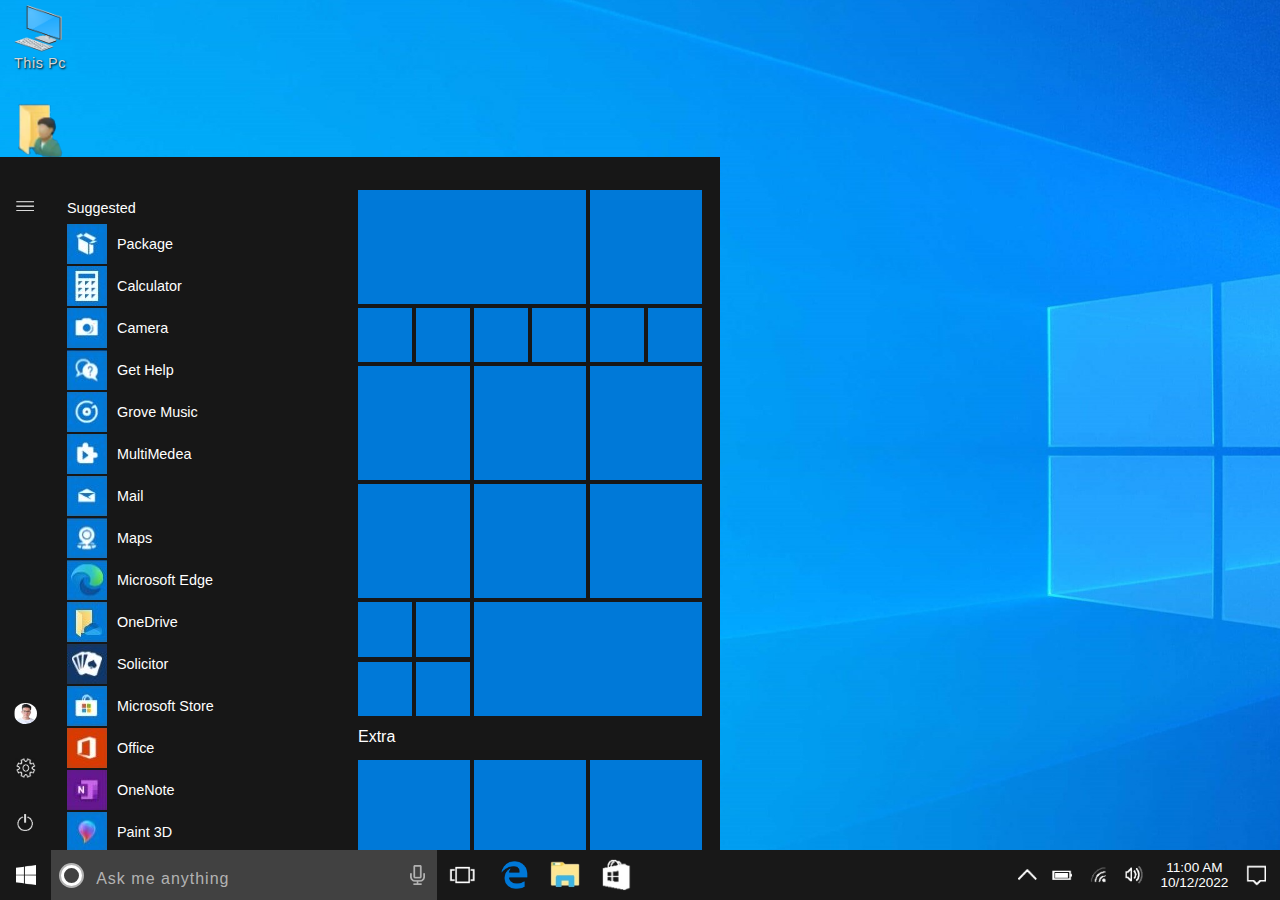
==== index.html @ 1ad0eca5 "beta" ====
<!DOCTYPE html>
<html lang="en">
<head>
    <meta charset="UTF-8">
    <meta http-equiv="X-UA-Compatible" content="IE=edge">
    <meta name="viewport" content="width=device-width, initial-scale=1.0">
    <link rel="stylesheet" href="./style/style.css">
    <title>WINDOWS 10</title>
</head>
<body>
    <section class="grid">
        <div class="myPc">
            <div class="icons"><img src="./images/thisPc.png" alt=""></div>
            <div class="icoName">This Pc</div>
        </div>
        <div class="Anand">
            <div class="icons"><img src="./images/Anand.png" alt=""></div>
            <div class="icoName">Anand</div>
        </div>
        <div class="chrome">
            <div class="icons"><img src="./images/chrome.png" alt=""></div>
            <div class="icoName">Chrome</div>
        </div>
        <div class="insta">
            <div class="icons"><img src="./images/insta.png" alt=""></div>
            <div class="icoName">Instagram</div>
        </div>
        <div class="fb">
            <div class="icons"><img src="./images/fb.png" alt=""></div>
            <div class="icoName">Facebook</div>
        </div>
        <div class="trash">
            <div class="icons"><img src="./images/trash.png" alt=""></div>
            <div class="icoName"><span style="text-align: center;">Recycle<br> Bin</span></div>
        </div>
    </section>
    <section class="start">
        <div class="panel">
            <div class="menuHider">
                <img src="/images/menuHidder.jpg" alt="">
            </div>
            <div class="emt"></div>
            <div class="mainPanel">
                <div class="profile">
                    <img src="./images/profile.jpg" alt="">
                </div>
                <div class="setting">
                    <img src="./images/setting.jpg" alt="">
                </div>
                <div class="shutdownBtn">
                    <img src="./images/shutdownBtn.jpg" alt="">
                </div>
            </div>
        </div>
        <div class="suggested">
            <p>Suggested</p>
        <div class="applist"><img src="./images/2.jpg" alt=""><p>Package</p></div>
        <div class="applist"><img src="./images/3.jpg" alt=""><p>Calculator</p></div>
        <div class="applist"><img src="./images/4.jpg" alt=""><p>Camera</p></div>
        <div class="applist"><img src="./images/5.jpg" alt=""><p>Get Help</p></div>
        <div class="applist"><img src="./images/6.jpg" alt=""><p>Grove Music</p></div>
        <div class="applist"><img src="./images/7.jpg" alt=""><p>MultiMedea</p></div>
        <div class="applist"><img src="./images/8.jpg" alt=""><p>Mail</p></div>
        <div class="applist"><img src="./images/9.jpg" alt=""><p>Maps</p></div>
        <div class="applist"><img src="./images/10.jpg" alt=""><p>Microsoft Edge</p></div>
        <div class="applist"><img src="./images/11.jpg" alt=""><p>OneDrive</p></div>
        <div class="applist"><img src="./images/12.jpg" alt=""><p>Solicitor</p></div>
        <div class="applist"><img src="./images/13.jpg" alt=""><p>Microsoft Store</p></div>
        <div class="applist"><img src="./images/14.jpg" alt=""><p>Office</p></div>
        <div class="applist"><img src="./images/15.jpg" alt=""><p>OneNote</p></div>
        <div class="applist"><img src="./images/16.jpg" alt=""><p>Paint 3D</p></div>
        <div class="applist"><img src="./images/17.jpg" alt=""><p>People</p></div>
        <div class="applist"><img src="./images/18.jpg" alt=""><p>Photos</p></div>
        <div class="applist"><img src="./images/19.jpg" alt=""><p>Snipping Tool</p></div>
        <div class="applist"><img src="./images/20.jpg" alt=""><p>Skype</p></div>
        <div class="applist"><img src="./images/21.jpg" alt=""><p>Notes</p></div>
            
        </div>
        <div class="gridMenu">
            <div class="gridBoxes1"></div>
            <div class="gridBoxes2"></div>
            <div class="gridBoxes3"></div>
            <div class="gridBoxes4"></div>
            <div class="gridBoxes5"></div>
            <div class="gridBoxes6"></div>
            <div class="gridBoxes7"></div>
            <div class="gridBoxes8"></div>
            <div class="gridBoxes9"></div>
            <div class="gridBoxes10"></div>
            <div class="gridBoxes11"></div>
            <div class="gridBoxes12"></div>
            <div class="gridBoxes13"></div>
            <div class="gridBoxes14"></div>
            <div class="gridCombo">
            <div class="gridBoxes15"></div>
            <div class="gridBoxes16"></div>
            <div class="gridBoxes17"></div>
            <div class="gridBoxes18"></div>
            </div>
            <div class="gridBoxes19"></div>
            <div class="gridTextBox"><p>Extra</p></div>

            <div class="gridBoxes20"></div>
            <div class="gridBoxes21"></div>
            <div class="gridBoxes22"></div>
            <div class="gridBoxes23"></div>
            <div class="gridBoxes24"></div>
            <div class="gridBoxes25"></div>
        </div>
    </section>
    <nav>
        <section class="winBtn"><img src="./images/winBtn.png" alt=""></section>
        <section class="search_section">
            <div class="cortana">
                <div class="outter_shell_cortana"><div class="inner_shell_cortana"></div></div>
            </div>
            <div class="input">
                <input type="text" placeholder="Ask me anything" class="search">
            </div>
            <div class="mic">
                <img src="./images/mic.png" alt="">
            </div>
        </section>
        <section class="tab">
            <img src="./images/tab.png" alt="">
        </section>
        <section class="edge">
            <img src="./images/edge.png" alt="">

        </section>
        <section class="fileExpr">
            <img src="./images/file explorer.png" alt="">
        </section>
        <section class="winStore">
            <img src="./images/winStore.png" alt="">
        </section>
        <section class="emty"></section>
        <section class="extraBtn">
            <img src="./images/more.png" alt="">
        </section>
        <section class="battery">
            <img src="./images/battery.png" alt="">
        </section>
        <section class="wifi">
            <img src="./images/wifi.png" alt="">
        </section>
        <section class="spker">
            <img src="./images/speakers.png" alt="">
        </section>
        <section class="time_date">
            <div><p>11:00 AM</p><p>10/12/2022</p></div>
        </section>
        <section class="notification">
            <img src="./images/notifications.png" alt="">
        </section>
        <section class="showDesktop"></section>
    </nav>
</body>
</html>
---- style/style.css ----
body
{
    background: rgb(0, 123, 255) url('../images/backgroundWallpaper.jpg') no-repeat;
    background-size: cover;
    background-attachment: fixed;
    overflow: hidden;
    height: 100vh;
    margin: 0%; padding: 0%;
}
.grid
{
    display: grid;
    grid-template-rows: 100px 100px 100px 100px 100px 100px ;
    grid-template-columns: 80px;
}
.myPc, .Anand, .chrome, .insta, .fb, .trash
{
    cursor: pointer;
}

    .icons, .icoName
    {
        display: flex;
        justify-content: center;
        color: rgb(215, 215, 215);
        font-family: sans-serif;
        text-shadow: 1px 1px 2px black;
        font-size: .9rem;
        letter-spacing: 0.6px;
    }
    .myPc img
    {
        margin-left: -5px;
        width: 48px; 
        height: auto;
    }
    .Anand img
    {
        width: 50px; 
        height: auto;
        margin-bottom: 2px;

    }
    .chrome img
    {
        margin-top: 2px;
        width: 48px; 
        height: auto;
    }
    .insta img
    {
        width: 45px; 
        height: auto;
        margin-top: 2px;
        margin-bottom: 3px;
    }
    .fb img
    {
        width: 48px; 
        height: auto;
        margin-top: 2px;
        margin-bottom: 3px;

    }
    .trash img
    {
        padding-left: 3px;
        width: 50px; 
        height: auto;
    }
nav
{
    width: 100%;
    position: fixed;
    bottom: 0%;
    background-color: #181818;
    display: grid;
    grid-template-rows: 50px;
    grid-template-columns: 3.2rem 24.125rem 3.2rem 3.2rem 3.2rem 3.2rem 1fr 2.2rem 2.2rem 2.2rem 2.2rem 5.5rem 2.2rem 0.4rem;
}
.winBtn
{
    background-color: #181818;
    display: flex;
    justify-content: center;
    align-items: center;
    cursor: pointer;
}
.winBtn:hover
{
    background-color: #fff;
}
.winBtn img
{

    filter: invert(1);
    width: 20px;
    height: auto;
}

.winBtn:hover img
{
    filter: invert(0);
}
.search_section
{
    background-color: #414141;
    display: grid;
    grid-template-columns: 2.5rem 1fr 2.5rem;
}
    .cortana
    {
        cursor: pointer;
        display: flex;
        justify-content: center;
        align-items: center;
    }
    .outter_shell_cortana{
        background-color: #b3b3b3; 
        border-radius: 50%;
        display: flex;
        justify-content: center;
        align-items: center;
        width: 25px;
        height: 25px;
    }
    .inner_shell_cortana{
        background-color: #414141;
        border: 3px solid #fff;
        border-radius: 50%;
        display: flex;
        justify-content: center;
        align-items: center;
        width: 15px;
        height: 15px;
    }

    .input
    {
        background-color: #414141;
    }
        .search
        {
            width: 100%;
            height: 100%;
            outline: none;
            background-color: transparent;
            border: none;
            color: #fff;
            padding: 4px 0 0 5px;
            font-size: 1rem;
            letter-spacing: 1px;

        }
        .search::placeholder
        {
            color: #b3b3b3;
        }
    .mic
    {
        display: flex;
        justify-content: center;
        align-items: center;
        cursor: pointer;
    }
    .mic img{
        width: 15px;
        height: auto;
        filter: invert(0.7);
    }
.tab
{

    cursor: pointer;
    display: flex;
    justify-content: center;
    align-items: center;
}
.tab img
{
    width: 29px;
    height: auto;
}
.edge
{
    cursor: pointer;
    display: flex;
    justify-content: center;
    align-items: center;
}
.edge img
{
    width: 30px;
    height: auto;
}
.fileExpr
{
    cursor: pointer;
    display: flex;
    justify-content: center;
    align-items: center;
}
.fileExpr img 
{
    width: 30px;
    height: auto;
}
.winStore
{
    cursor: pointer;
    display: flex;
    justify-content: center;
    align-items: center;}
.winStore img
{
    width: 30px;
    height: auto;
}
.emty
{
    background-color: #181818;
}
.extraBtn
{
    cursor: pointer;
    display: flex;
    justify-content: center;
    align-items: center;}
.extraBtn img
{
    width: 20px;
    height: auto;
}
.battery
{
    cursor: pointer;
    display: flex;
    justify-content: center;
    align-items: center;}
.battery img
{
    width: 20px;
    height: auto;
}
.wifi
{
    cursor: pointer;
    display: flex;
    justify-content: center;
    align-items: center;}
.wifi img
{
    width: 20px;
    height: auto;
}
.spker
{
    cursor: pointer;
    display: flex;
    justify-content: center;
    align-items: center;}
.spker img
{
    width: 20px;
    height: auto;
}
.time_date
{
    cursor: pointer;
    display: flex;
    justify-content: center;
    align-items: center;
    color: #fff;
    
}
.time_date p{
    margin: 0%;
    text-align: center;
    font-family:'Segoe UI', Tahoma, Geneva, Verdana, sans-serif;
    font-weight: 100;
    font-size: 0.85rem;
}
.notification
{
    cursor: pointer;
    display: flex;
    justify-content: center;
    align-items: center;}
.notification img
{
    width: 20px;
    height: auto;
}

.start
{
    height: 693px;
    width: 720px;
    position: absolute;
    bottom: 50px;
    left: 0px;
    background-color: #171717;
    display: grid;
    grid-template-rows:1fr ;
    grid-template-columns: 67px 287px 1fr;
    padding-top: 29px;
    box-sizing: border-box;
}
.panel
{
    margin-right: 17px;
    display: grid;
    grid-template-rows: 40px 1fr 164px;
    
}


.mainPanel
{
    display: flex;
    justify-content: center;
    align-items: center;
}
.menuHider
{
    display: flex;
    justify-content: center;
    align-items: center;
}
.menuHider img
{
    width: 18px;
    height: auto;
}
.setting img
{
    width: 21px;
    height: auto;
}
.profile img
{
    width: 23px;
    height: auto;
}
.shutdownBtn img
{
    width: 16px;
    height: auto;
}
.profile
{
    display: flex;
    justify-content: center;
    align-items: center;
}
.profile img
{
    border-radius: 50%;
}
.setting
{
    display: flex;
    justify-content: center;
    align-items: center;
}
.shutdownBtn
{
    display: flex;
    justify-content: center;
    align-items: center;
}
.suggested
{color: #fff;
    font-family:'Segoe UI', Tahoma, Geneva, Verdana, sans-serif;
    font-weight: 100;
    font-size: 0.9rem;
    overflow-x: hidden;
    overflow-y: auto;
    box-sizing: border-box;
    margin-top: 4px;

}
.suggested p
{
    font-weight: 100;
    font-size: 0.9rem;
    margin: 0.6rem 0 ;
}
.suggested div
{
    width: 100%;
    height: 38px;
    margin-bottom: 4px;
    box-sizing: border-box;
    display: flex;
    align-items: center;
}
.suggested div img
{
    margin-right: 10px;
}

.gridMenu
{
    display: flex;   
    overflow-y:overlay;
    color: #fff;
    flex-wrap: wrap;
    font-family:'Segoe UI', Tahoma, Geneva, Verdana, sans-serif;
    font-weight: 100;
    font-size: 1rem;

}
/* width */
.gridMenu::-webkit-scrollbar, .suggested::-webkit-scrollbar {
    width: 3px;
  }
  
  /* Track */
  .gridMenu::-webkit-scrollbar-track, .suggested::-webkit-scrollbar-track {
    background: transparent;
    
  }
  
  /* Handle */
  .gridMenu::-webkit-scrollbar-thumb, .suggested::-webkit-scrollbar-thumb {
    background: #858585;
   
  }
  
  /* Handle on hover */
  .gridMenu::-webkit-scrollbar-thumb:hover, .suggested::-webkit-scrollbar-thumb:hover {
    background: #555;
  }
.gridTextBox
{
    width: 100%;
    height: 38px;
    display: flex;
    align-items: center;

}
.gridTextBox p
{
    margin-left: 4px;
}
    .gridBoxes1
    {
        background-color: #0079D8;
        display: flex;
        justify-content: center;
        align-items: center;
        width: 228px;
        height: 114px;
        margin: 4px 4px 0 4px;
        cursor: pointer;
    }
    .gridBoxes2
    {
        background-color: #0079D8;
        display: flex;
        justify-content: center;
        align-items: center;
        width: 112px;
        height: 114px;
        margin-top: 4px;
        cursor: pointer;

    }
    .gridBoxes3
    {
        background-color: #0079D8;
        display: flex;
        justify-content: center;
        align-items: center;
        width: 54px;
        height: 54px;
        margin: 4px 0 0px 4px;
        cursor: pointer;
        
    }
    .gridBoxes4
    {
        background-color: #0079D8;
        display: flex;
        justify-content: center;
        align-items: center;
        width: 54px;
        height: 54px;
        margin: 4px 0 0px 4px;
        cursor: pointer;
    }
    .gridBoxes5
    {
        background-color: #0079D8;
        display: flex;
        justify-content: center;
        align-items: center;
        width: 54px;
        height: 54px;
        margin: 4px 0 0px 4px;
        cursor: pointer;
    }
    .gridBoxes6
    {
        background-color: #0079D8;
        display: flex;
        justify-content: center;
        align-items: center;
        width: 54px;
        height: 54px;
        margin: 4px 0 0px 4px;
        cursor: pointer;

    }
    .gridBoxes7
    {
        background-color: #0079D8;
        display: flex;
        justify-content: center;
        align-items: center;
        width: 54px;
        height: 54px;
        margin: 4px 0 0px 4px;
        cursor: pointer;

    }
    .gridBoxes8
    {
        background-color: #0079D8;
        display: flex;
        justify-content: center;
        align-items: center;
        width: 54px;
        height: 54px;
        margin: 4px 0 0px 4px;
        cursor: pointer;

    }
    .gridBoxes9
    {
        background-color: #0079D8;
        display: flex;
        justify-content: center;
        align-items: center;
        width: 112px;
        height: 114px;
        margin: 4px 0 4px 4px;
        cursor: pointer;

    }
    .gridBoxes10
    {
        background-color: #0079D8;
        display: flex;
        justify-content: center;
        align-items: center;
        width: 112px;
        height: 114px;
        margin: 4px 0 4px 4px;
        cursor: pointer;

    }
    .gridBoxes11
    {
        background-color: #0079D8;
        display: flex;
        justify-content: center;
        align-items: center;
        width: 112px;
        height: 114px;
        cursor: pointer;

        margin: 4px 0 4px 4px;
      }
    .gridBoxes12
    {
        background-color: #0079D8;
        display: flex;
        justify-content: center;
        align-items: center;
        width: 112px;
        height: 114px;
        margin: 0 0 4px 4px;
        cursor: pointer;


    }
    .gridBoxes13
    {
        background-color: #0079D8;
        display: flex;
        justify-content: center;
        align-items: center;
        width: 112px;
        height: 114px;
        margin: 0 0 4px 4px;
        cursor: pointer;

    }
    .gridBoxes14
    {
        background-color: #0079D8;
        display: flex;
        justify-content: center;
        align-items: center;
        width: 112px;
        height: 114px;
        margin: 0 0 4px 4px;
        cursor: pointer;

    }
.gridCombo
{
    display: flex;
    width: 116px;
    height: 116px;
    flex-wrap: wrap;
    margin: 0 2px 0 2px;
}
    .gridBoxes15
    {
        background-color: #0079D8;
        display: flex;
        justify-content: center;
        align-items: center;
        width: 54px;
        height: 55px;;
        cursor: pointer;
        margin: 0 2px 0 2px;

    }
    .gridBoxes16
    {
        background-color: #0079D8;
        display: flex;
        justify-content: center;
        align-items: center;
        width: 54px;
        height: 55px;;
        cursor: pointer;
        margin: 0 2px 0 2px;

    }
    .gridBoxes17
    {
        background-color: #0079D8;
        display: flex;
        justify-content: center;
        align-items: center;
        width: 54px;
        height: 54px;  
        cursor: pointer;
        margin: 2px 2px 0 2px;

    }
    .gridBoxes18
    {
        background-color: #0079D8;
        display: flex;
        justify-content: center;
        align-items: center;
        width: 54px;
        height: 54px;
        cursor: pointer;
        margin: 2px 2px 0 2px;

    }
    .gridBoxes19
    {
        background-color: #0079D8;
        display: flex;
        justify-content: center;
        align-items: center;
        width: 228px;
        height: 114px;
        cursor: pointer;

    }
    .gridBoxes20
    {
        background-color: #0079D8;
        display: flex;
        justify-content: center;
        align-items: center;
        width: 112px;
        height: 114px;
        margin: 4px 0 4px 4px;
        cursor: pointer;

    }
    .gridBoxes21
    {
        background-color: #0079D8;
        display: flex;
        justify-content: center;
        align-items: center;
        width: 112px;
        height: 114px;
        margin: 4px 0 4px 4px;
        cursor: pointer;


    }
    .gridBoxes22
    {
        background-color: #0079D8;
        display: flex;
        justify-content: center;
        align-items: center;
        width: 112px;
        height: 114px;
        margin: 4px 0 4px 4px;
        cursor: pointer;
    }
    .gridBoxes23
    {
        background-color: #0079D8;
        display: flex;
        justify-content: center;
        align-items: center;
        width: 112px;
        height: 114px;
        margin: 0 0 4px 4px;
        cursor: pointer;


    }
    .gridBoxes24
    {
        background-color: #0079D8;
        display: flex;
        justify-content: center;
        align-items: center;
        width: 112px;
        height: 114px;
        margin: 0 0 4px 4px;
        cursor: pointer;
    }
    .gridBoxes25
    {
        background-color: #0079D8;
        display: flex;
        justify-content: center;
        align-items: center;
        width: 112px;
        height: 114px;
        margin: 0 0 4px 4px;
        cursor: pointer;
    }

.mainPanel
{
    display: grid;
    grid-template-rows: 1fr 1fr 1fr;

}
.parallax
{
    background: transparent;
}
.applist
{
    cursor: pointer;
}
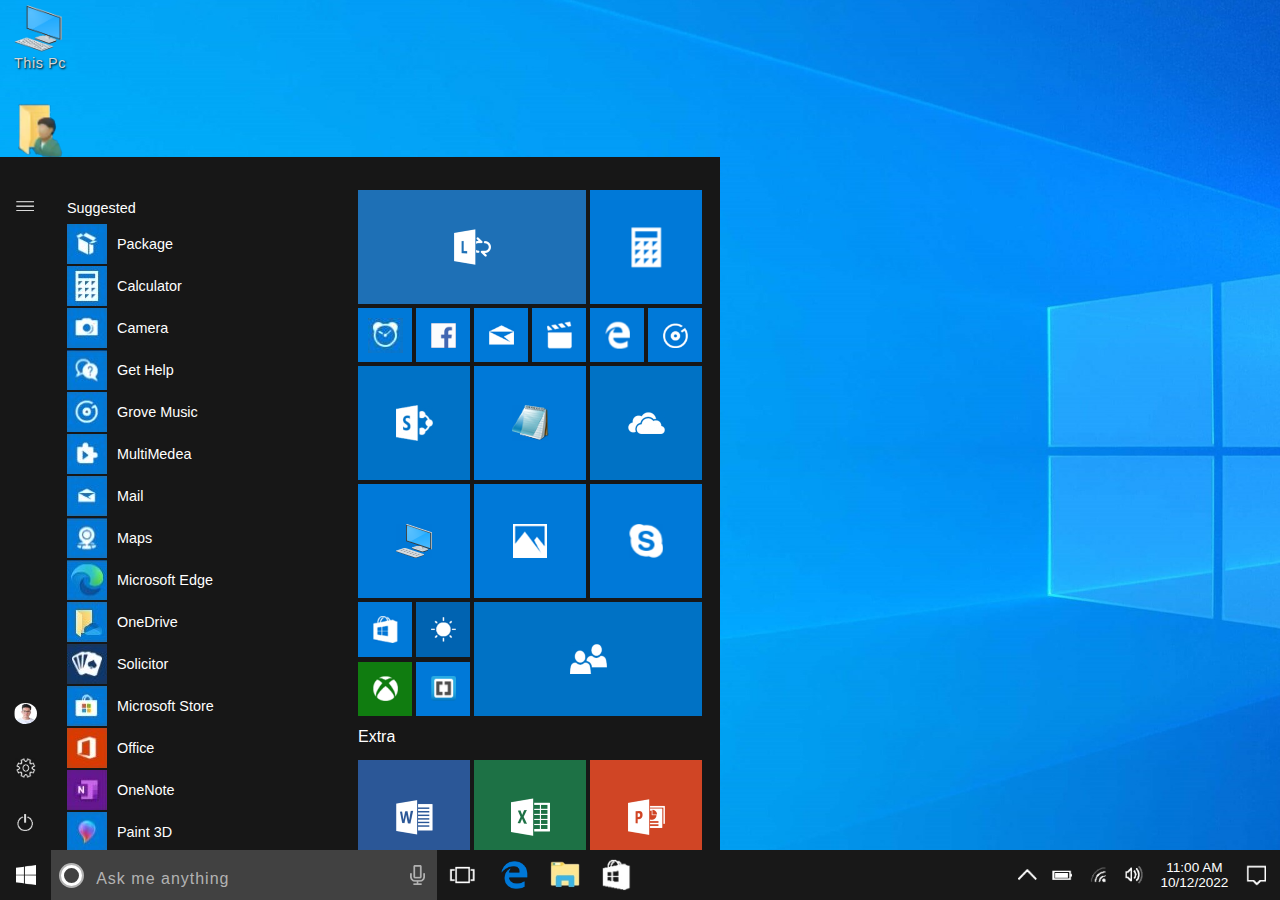
==== commit 2e361cce: "START MENU  COMPLETED" ====
--- a/index.html
+++ b/index.html
@@ -77,35 +77,35 @@
             
         </div>
         <div class="gridMenu">
-            <div class="gridBoxes1"></div>
-            <div class="gridBoxes2"></div>
-            <div class="gridBoxes3"></div>
-            <div class="gridBoxes4"></div>
-            <div class="gridBoxes5"></div>
-            <div class="gridBoxes6"></div>
-            <div class="gridBoxes7"></div>
-            <div class="gridBoxes8"></div>
-            <div class="gridBoxes9"></div>
-            <div class="gridBoxes10"></div>
-            <div class="gridBoxes11"></div>
-            <div class="gridBoxes12"></div>
-            <div class="gridBoxes13"></div>
-            <div class="gridBoxes14"></div>
+            <div class="gridBoxes1"><img src="./images/ms8.png" alt=""></div>
+            <div class="gridBoxes2"><img src="./images/cal.png" alt=""></div>
+            <div class="gridBoxes3"><img src="./images/clock.jpg" alt=""></div>
+            <div class="gridBoxes4"><img src="./images/facebook.png" alt=""></div>
+            <div class="gridBoxes5"><img src="./images/mail.png" alt=""></div>
+            <div class="gridBoxes6"><img src="./images/MOVIE.png" alt=""></div>
+            <div class="gridBoxes7"><img src="./images/msEdge.png" alt=""></div>
+            <div class="gridBoxes8"><img src="./images/MUSIC.png" alt=""></div>
+            <div class="gridBoxes9"><img src="./images/sites.png" alt=""></div>
+            <div class="gridBoxes10"><img src="./images/notepad.png" alt=""></div>
+            <div class="gridBoxes11"><img src="./images/1drive.png" alt=""></div>
+            <div class="gridBoxes12"><img src="./images/pc.png" alt=""></div>
+            <div class="gridBoxes13"><img src="./images/photo.png" alt=""></div>
+            <div class="gridBoxes14"><img src="./images/skype.png" alt=""></div>
             <div class="gridCombo">
-            <div class="gridBoxes15"></div>
-            <div class="gridBoxes16"></div>
-            <div class="gridBoxes17"></div>
-            <div class="gridBoxes18"></div>
+            <div class="gridBoxes15"><img src="./images/store.png" alt=""></div>
+            <div class="gridBoxes16"><img src="./images/weather.png" alt=""></div>
+            <div class="gridBoxes17"><img src="./images/XBOX.png" alt=""></div>
+            <div class="gridBoxes18"><img src="./images/Z7cNS.png" alt=""></div>
             </div>
-            <div class="gridBoxes19"></div>
+            <div class="gridBoxes19"><img src="./images/poeple1.png" alt=""></div>
             <div class="gridTextBox"><p>Extra</p></div>
 
-            <div class="gridBoxes20"></div>
-            <div class="gridBoxes21"></div>
-            <div class="gridBoxes22"></div>
-            <div class="gridBoxes23"></div>
-            <div class="gridBoxes24"></div>
-            <div class="gridBoxes25"></div>
+            <div class="gridBoxes20"><img src="./images/ms1.png" alt=""></div>
+            <div class="gridBoxes21"><img src="./images/ms2.png" alt=""></div>
+            <div class="gridBoxes22"><img src="./images/ms3.png" alt=""></div>
+            <div class="gridBoxes23"><img src="./images/ms4.png" alt=""></div>
+            <div class="gridBoxes24"><img src="./images/ms5.png" alt=""></div>
+            <div class="gridBoxes25"><img src="./images/ms6.png" alt=""></div>
         </div>
     </section>
     <nav>
--- a/style/style.css
+++ b/style/style.css
@@ -446,7 +446,7 @@
 }
     .gridBoxes1
     {
-        background-color: #0079D8;
+        background-color: #1E70B6;
         display: flex;
         justify-content: center;
         align-items: center;
@@ -539,7 +539,7 @@
     }
     .gridBoxes9
     {
-        background-color: #0079D8;
+        background-color: #0072C6;
         display: flex;
         justify-content: center;
         align-items: center;
@@ -563,7 +563,7 @@
     }
     .gridBoxes11
     {
-        background-color: #0079D8;
+        background-color: #0072C5;
         display: flex;
         justify-content: center;
         align-items: center;
@@ -632,7 +632,7 @@
     }
     .gridBoxes16
     {
-        background-color: #0079D8;
+        background-color: #0063B1;
         display: flex;
         justify-content: center;
         align-items: center;
@@ -644,7 +644,7 @@
     }
     .gridBoxes17
     {
-        background-color: #0079D8;
+        background-color: #107C10;
         display: flex;
         justify-content: center;
         align-items: center;
@@ -668,7 +668,7 @@
     }
     .gridBoxes19
     {
-        background-color: #0079D8;
+        background-color: #0072C5;
         display: flex;
         justify-content: center;
         align-items: center;
@@ -679,7 +679,7 @@
     }
     .gridBoxes20
     {
-        background-color: #0079D8;
+        background-color: #2B5797;
         display: flex;
         justify-content: center;
         align-items: center;
@@ -691,7 +691,7 @@
     }
     .gridBoxes21
     {
-        background-color: #0079D8;
+        background-color: #1D7145;
         display: flex;
         justify-content: center;
         align-items: center;
@@ -704,7 +704,7 @@
     }
     .gridBoxes22
     {
-        background-color: #0079D8;
+        background-color: #D04525;
         display: flex;
         justify-content: center;
         align-items: center;
@@ -715,7 +715,7 @@
     }
     .gridBoxes23
     {
-        background-color: #0079D8;
+        background-color: #1E70B6;
         display: flex;
         justify-content: center;
         align-items: center;
@@ -728,7 +728,7 @@
     }
     .gridBoxes24
     {
-        background-color: #0079D8;
+        background-color: #7E3878;
         display: flex;
         justify-content: center;
         align-items: center;
@@ -739,7 +739,7 @@
     }
     .gridBoxes25
     {
-        background-color: #0079D8;
+        background-color: #077366;
         display: flex;
         justify-content: center;
         align-items: center;
@@ -748,7 +748,11 @@
         margin: 0 0 4px 4px;
         cursor: pointer;
     }
-
+    .gridBoxes4 img,  .gridBoxes5 img,  .gridBoxes6 img,  .gridBoxes7 img,  .gridBoxes8 img,  .gridBoxes15 img, .gridBoxes16 img, .gridBoxes17 img, .gridBoxes18 img
+    {
+        width: 25px;
+        height: auto;
+    }
 .mainPanel
 {
     display: grid;
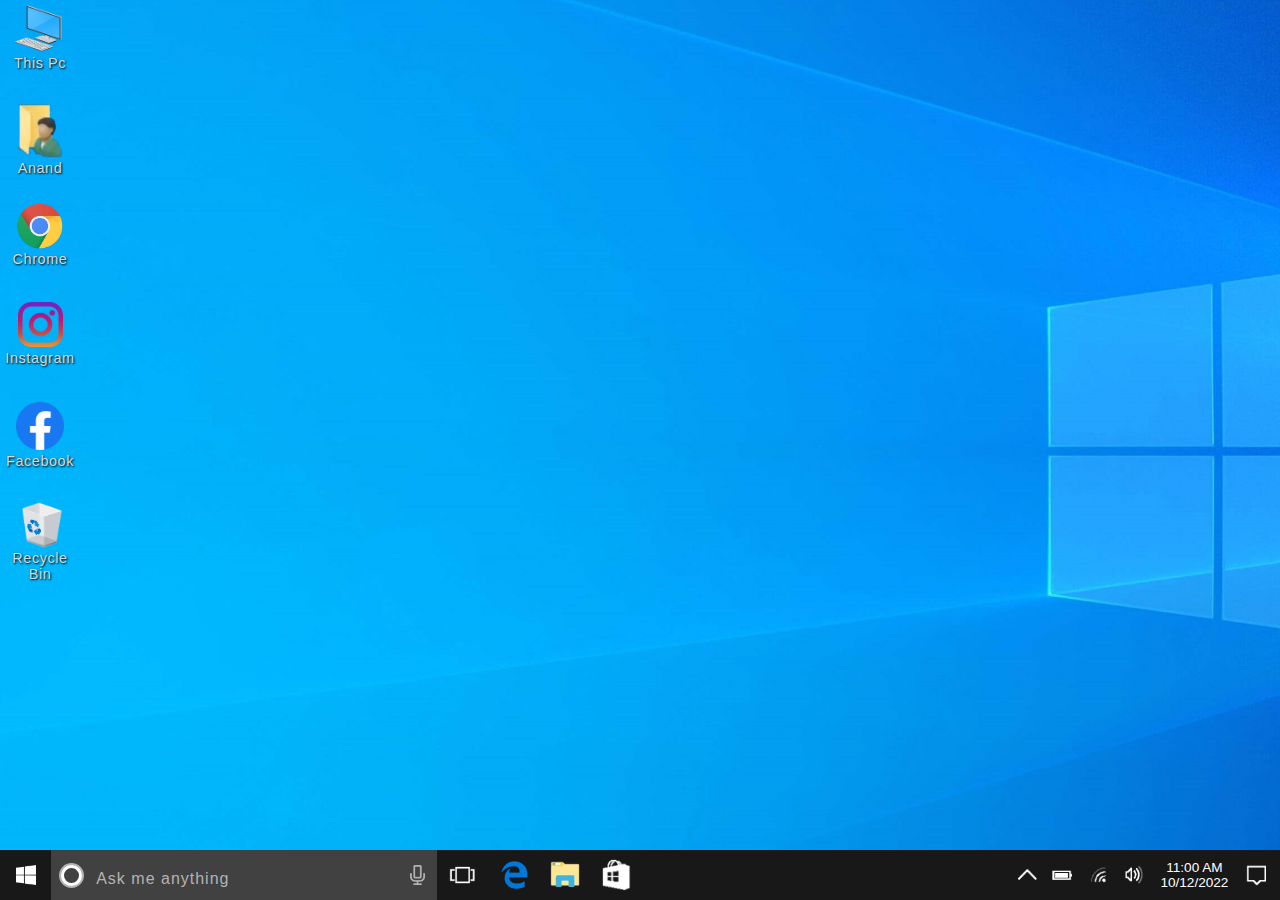
==== commit 5a66fee2: "Live time Function added" ====
--- a/index.html
+++ b/index.html
@@ -147,8 +147,8 @@
         <section class="spker">
             <img src="./images/speakers.png" alt="">
         </section>
-        <section class="time_date">
-            <div><p>11:00 AM</p><p>10/12/2022</p></div>
+        <section class="time_date" >
+            <div><p id="time">11:00 AM</p><p id="date">10/12/2022</p></div>
         </section>
         <section class="notification">
             <img src="./images/notifications.png" alt="">
@@ -156,4 +156,20 @@
         <section class="showDesktop"></section>
     </nav>
 </body>
+<script>
+setInterval(timeFunction,1000);
+    function timeFunction(){
+    const fullDate = new Date();
+    let hour = fullDate.getHours();
+    let minute = fullDate.getMinutes();
+    let session = "AM";
+    let date = fullDate.getDate();
+    let month = fullDate.getMonth() + 1;
+    let year = fullDate.getFullYear();
+
+        document.querySelector('#time').innerText = hour+":"+minute+" "+session;
+        (month <=9)? document.querySelector('#date').innerText = date+"-"+0+month+"-"+year:document.querySelector('#date').innerText = date+"-"+month+"-"+year;
+        console.log(date+"-"+month+"-"+year);
+    }
+</script>
 </html>--- a/style/style.css
+++ b/style/style.css
@@ -766,4 +766,7 @@
 .applist
 {
     cursor: pointer;
-}+}
+/*start menu is hided from here*/
+.start
+{display: none;}
